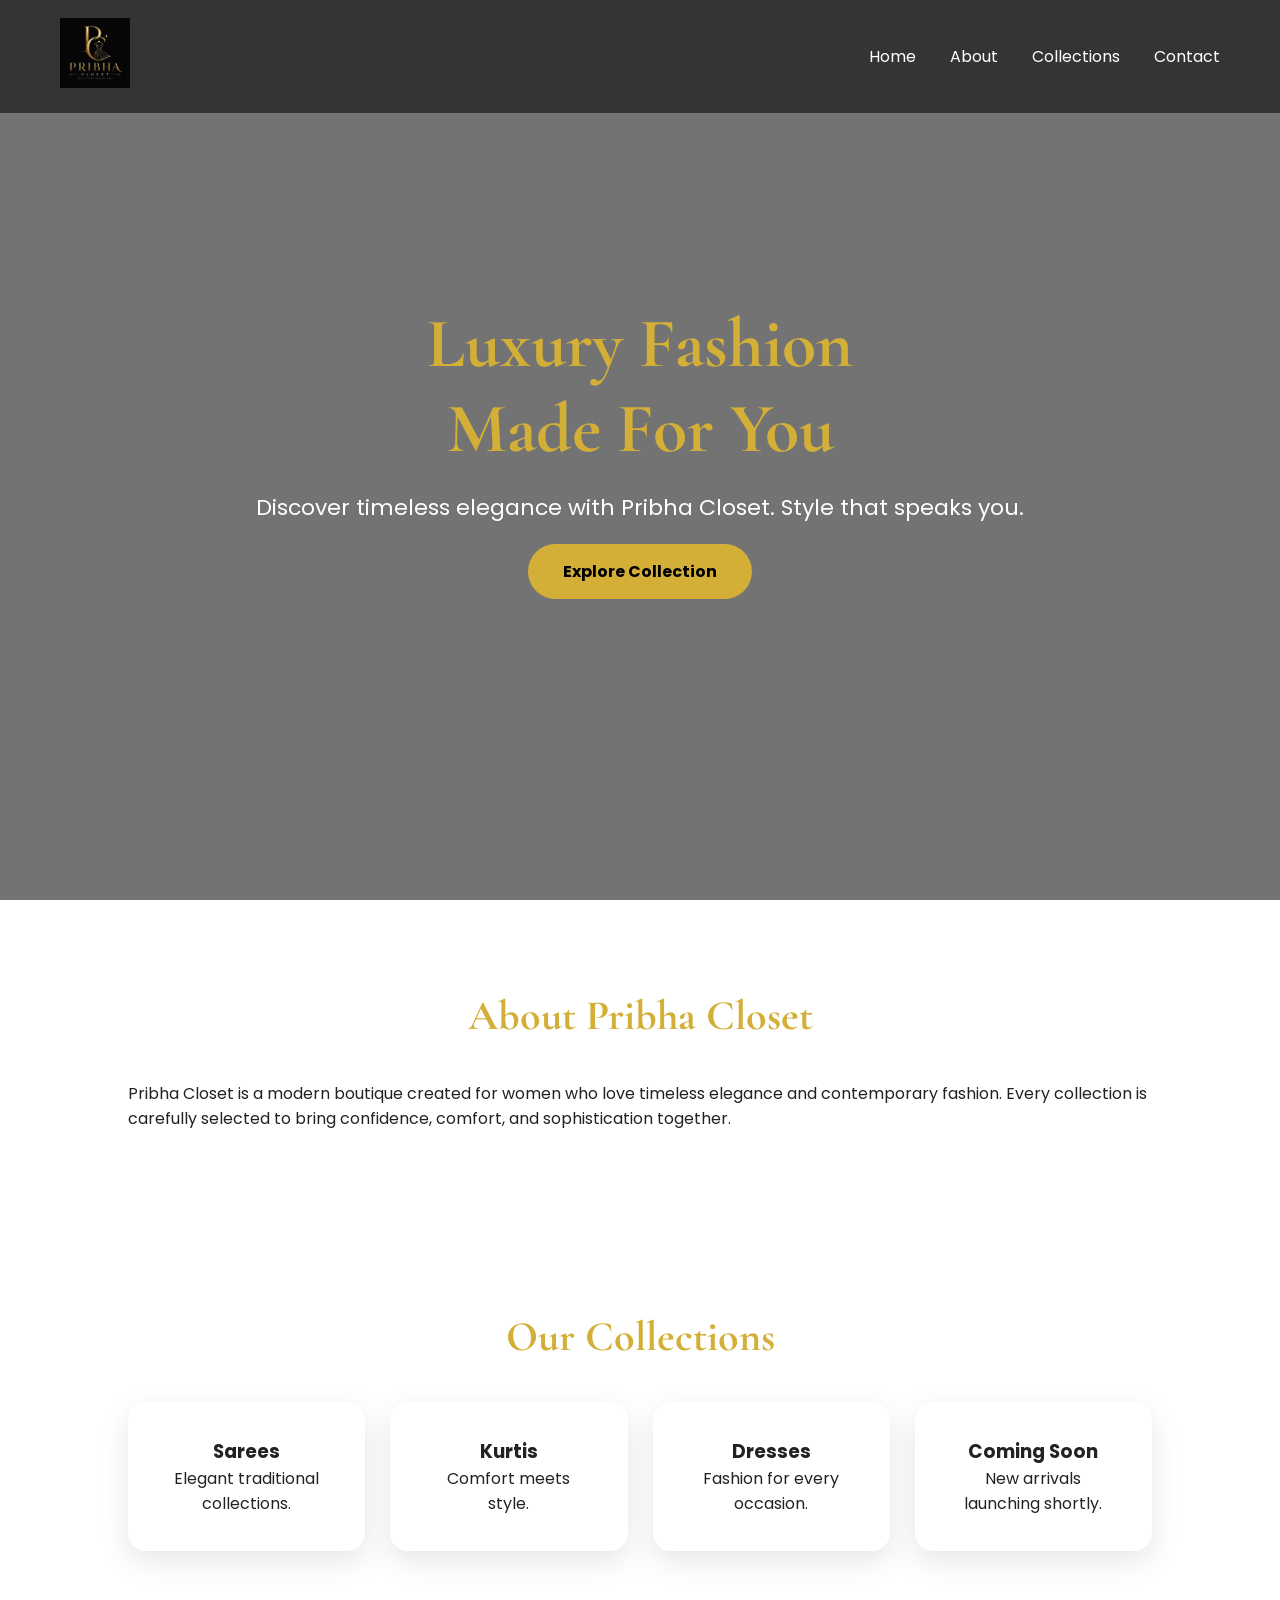
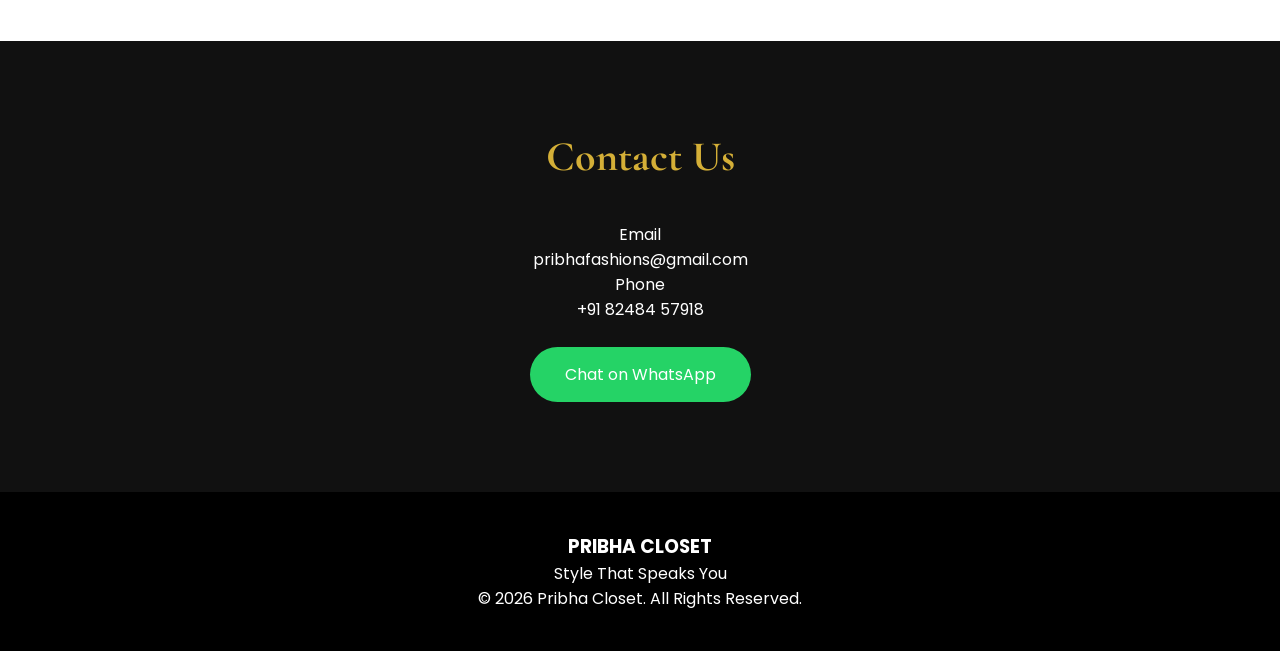
==== index.html @ c64c131c "Update index.html" ====
<!DOCTYPE html>
<html lang="en">
<head>
<meta charset="UTF-8">
<meta name="viewport" content="width=device-width, initial-scale=1.0">

<title>Pribha Closet | Style That Speaks You</title>

<link rel="preconnect" href="https://fonts.googleapis.com">
<link rel="preconnect" href="https://fonts.gstatic.com" crossorigin>

<link href="https://fonts.googleapis.com/css2?family=Cormorant+Garamond:wght@400;600;700&family=Poppins:wght@300;400;500;600&display=swap" rel="stylesheet">

<link rel="stylesheet" href="style.css">
</head>

<body>

<header class="navbar">

<div class="logo">
<img src="logo.jpeg" alt="Pribha Closet">
</div>

<nav>
<a href="#home">Home</a>
<a href="#about">About</a>
<a href="#collections">Collections</a>
<a href="#contact">Contact</a>
</nav>

</header>

<section class="hero" id="home">

<div class="overlay"></div>

<div class="hero-content">

<h1>Luxury Fashion<br>Made For You</h1>

<p>
Discover timeless elegance with Pribha Closet.
Style that speaks you.
</p>

<a href="#collections" class="btn">
Explore Collection
</a>

</div>

</section>

<section id="about" class="about">

<h2>About Pribha Closet</h2>

<p>

Pribha Closet is a modern boutique created for women who love timeless elegance and contemporary fashion. Every collection is carefully selected to bring confidence, comfort, and sophistication together.

</p>

</section>

<section id="collections" class="collections">

<h2>Our Collections</h2>

<div class="cards">

<div class="card">
<h3>Sarees</h3>
<p>Elegant traditional collections.</p>
</div>

<div class="card">
<h3>Kurtis</h3>
<p>Comfort meets style.</p>
</div>

<div class="card">
<h3>Dresses</h3>
<p>Fashion for every occasion.</p>
</div>

<div class="card">
<h3>Coming Soon</h3>
<p>New arrivals launching shortly.</p>
</div>

</div>

</section>

<section id="contact" class="contact">

<h2>Contact Us</h2>

<p>Email</p>
<p>pribhafashions@gmail.com</p>

<p>Phone</p>
<p>+91 82484 57918</p>

<a class="whatsapp-btn"
href="https://wa.me/918248461932">
Chat on WhatsApp
</a>

</section>

<footer>

<h3>PRIBHA CLOSET</h3>

<p>Style That Speaks You</p>

<p>© 2026 Pribha Closet. All Rights Reserved.</p>

</footer>

<script src="script.js"></script>

</body>
</html>
---- style.css ----
/* Google Font */
@import url('https://fonts.googleapis.com/css2?family=Cormorant+Garamond:wght@400;600;700&family=Poppins:wght@300;400;500;600&display=swap');

*{
    margin:0;
    padding:0;
    box-sizing:border-box;
}

html{
    scroll-behavior:smooth;
}

body{
    font-family:'Poppins',sans-serif;
    background:#ffffff;
    color:#222;
}

/* Navigation */

.navbar{
    position:fixed;
    width:100%;
    top:0;
    left:0;
    display:flex;
    justify-content:space-between;
    align-items:center;
    padding:18px 60px;
    background:rgba(0,0,0,.55);
    backdrop-filter:blur(10px);
    z-index:999;
}

.logo img{
    height:70px;
}

nav a{
    color:white;
    text-decoration:none;
    margin-left:30px;
    transition:.3s;
}

nav a:hover{
    color:#D4AF37;
}

/* Hero */

.hero{
    height:100vh;
    background:
    linear-gradient(rgba(0,0,0,.55),rgba(0,0,0,.55)),
    url("../images/hero.jpg");
    background-size:cover;
    background-position:center;
    display:flex;
    justify-content:center;
    align-items:center;
    text-align:center;
}

.hero-content{
    color:white;
    animation:fadeUp 1.5s ease;
}

.hero h1{
    font-size:70px;
    font-family:'Cormorant Garamond',serif;
    color:#D4AF37;
}

.hero p{
    font-size:22px;
    margin:20px 0;
}

.btn{
    display:inline-block;
    padding:15px 35px;
    background:#D4AF37;
    color:black;
    border-radius:40px;
    text-decoration:none;
    font-weight:bold;
    transition:.4s;
}

.btn:hover{
    transform:translateY(-5px);
}

/* Sections */

section{
    padding:90px 10%;
}

h2{
    text-align:center;
    font-size:42px;
    margin-bottom:40px;
    color:#D4AF37;
    font-family:'Cormorant Garamond',serif;
}

/* Cards */

.cards{
    display:grid;
    grid-template-columns:repeat(auto-fit,minmax(230px,1fr));
    gap:25px;
}

.card{
    background:white;
    border-radius:18px;
    padding:35px;
    text-align:center;
    box-shadow:0 10px 30px rgba(0,0,0,.1);
    transition:.4s;
}

.card:hover{
    transform:translateY(-10px);
}

/* Contact */

.contact{
    background:#111;
    color:white;
    text-align:center;
}

.whatsapp-btn{
    display:inline-block;
    margin-top:25px;
    padding:15px 35px;
    background:#25D366;
    color:white;
    text-decoration:none;
    border-radius:40px;
}

/* Footer */

footer{
    background:black;
    color:white;
    text-align:center;
    padding:40px;
}

/* Animation */

@keyframes fadeUp{

from{
opacity:0;
transform:translateY(40px);
}

to{
opacity:1;
transform:translateY(0);
}

}

/* Mobile */

@media(max-width:768px){

.navbar{
padding:15px 20px;
flex-direction:column;
}

nav{
margin-top:10px;
}

nav a{
margin:10px;
display:inline-block;
}

.hero h1{
font-size:42px;
}

.hero p{
font-size:18px;
}

.logo img{
height:55px;
}

}
.hidden{
    opacity:0;
    transform:translateY(50px);
    transition:all .8s ease;
}

.show{
    opacity:1;
    transform:translateY(0);
}

#topBtn:hover{
    transform:scale(1.1);
}
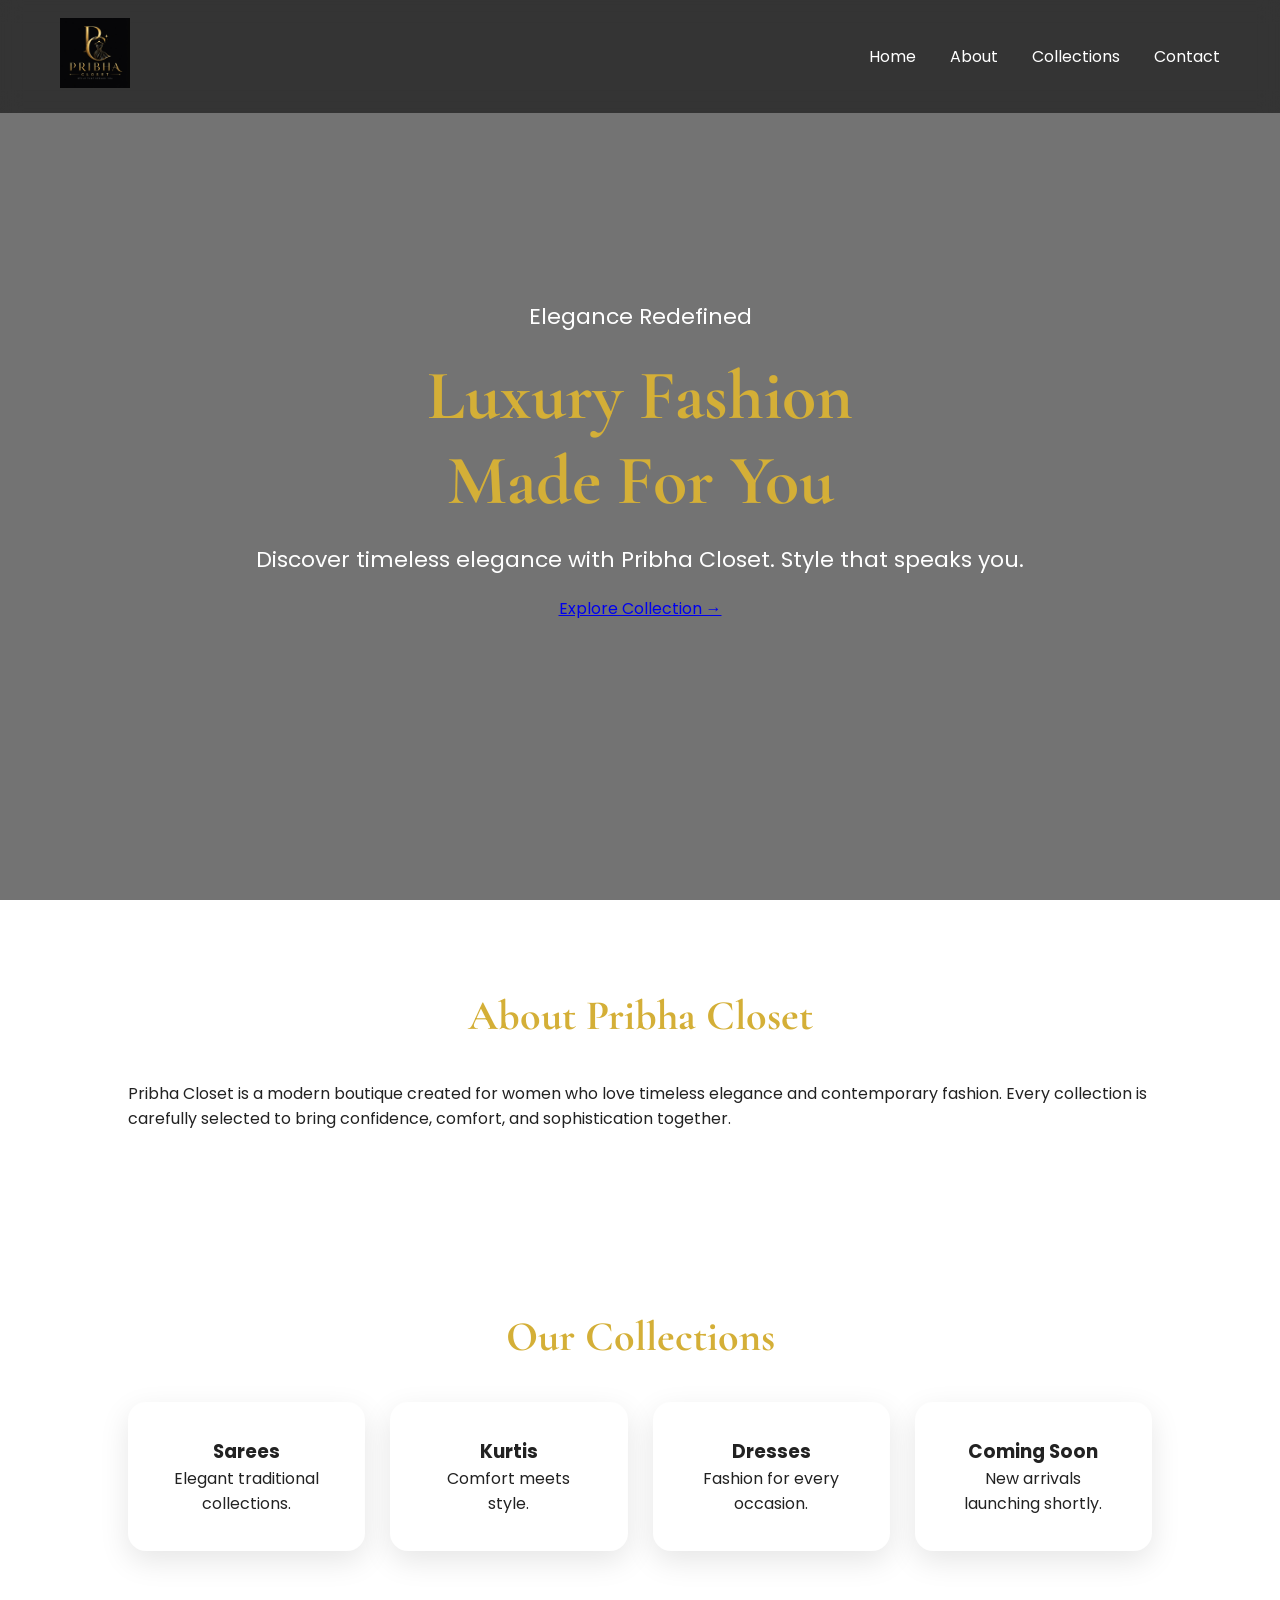
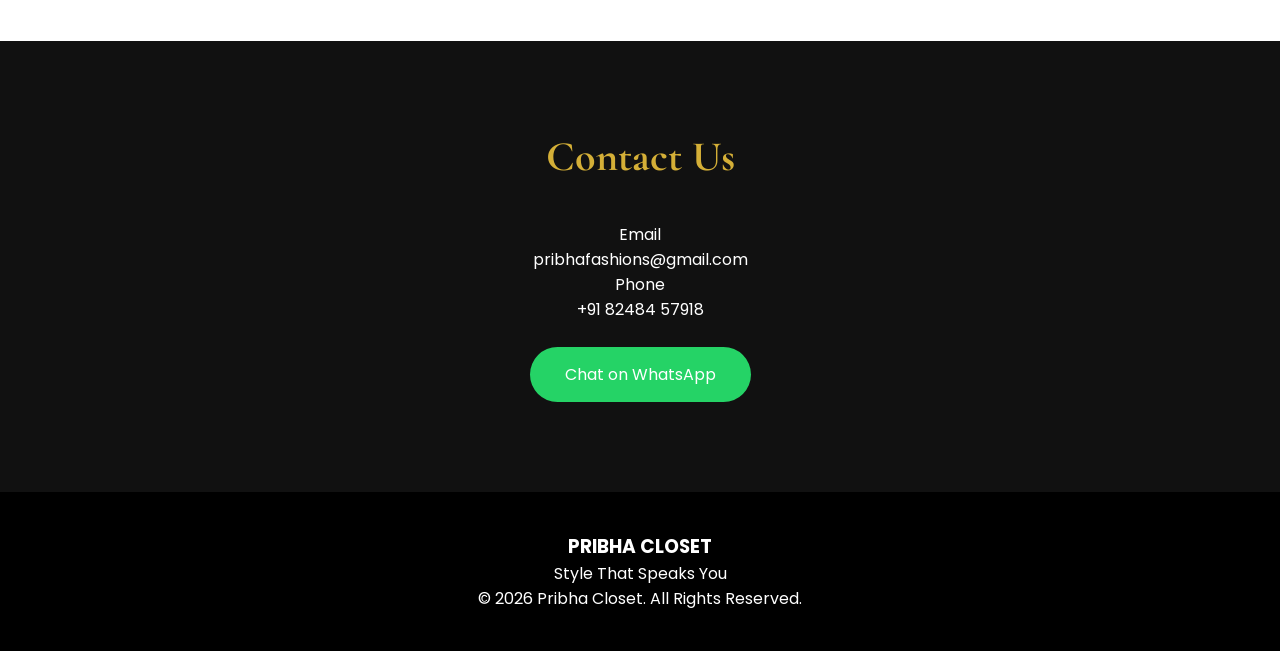
==== commit 323efa84: "Update index.html" ====
--- a/index.html
+++ b/index.html
@@ -33,19 +33,24 @@
 
 <section class="hero" id="home">
 
-<div class="overlay"></div>
+<div class="hero-overlay"></div>
 
 <div class="hero-content">
 
-<h1>Luxury Fashion<br>Made For You</h1>
+<p class="tagline">Elegance Redefined</p>
+
+<h1>
+Luxury Fashion<br>
+Made For You
+</h1>
 
 <p>
 Discover timeless elegance with Pribha Closet.
 Style that speaks you.
 </p>
 
-<a href="#collections" class="btn">
-Explore Collection
+<a href="#collections" class="hero-btn">
+Explore Collection →
 </a>
 
 </div>
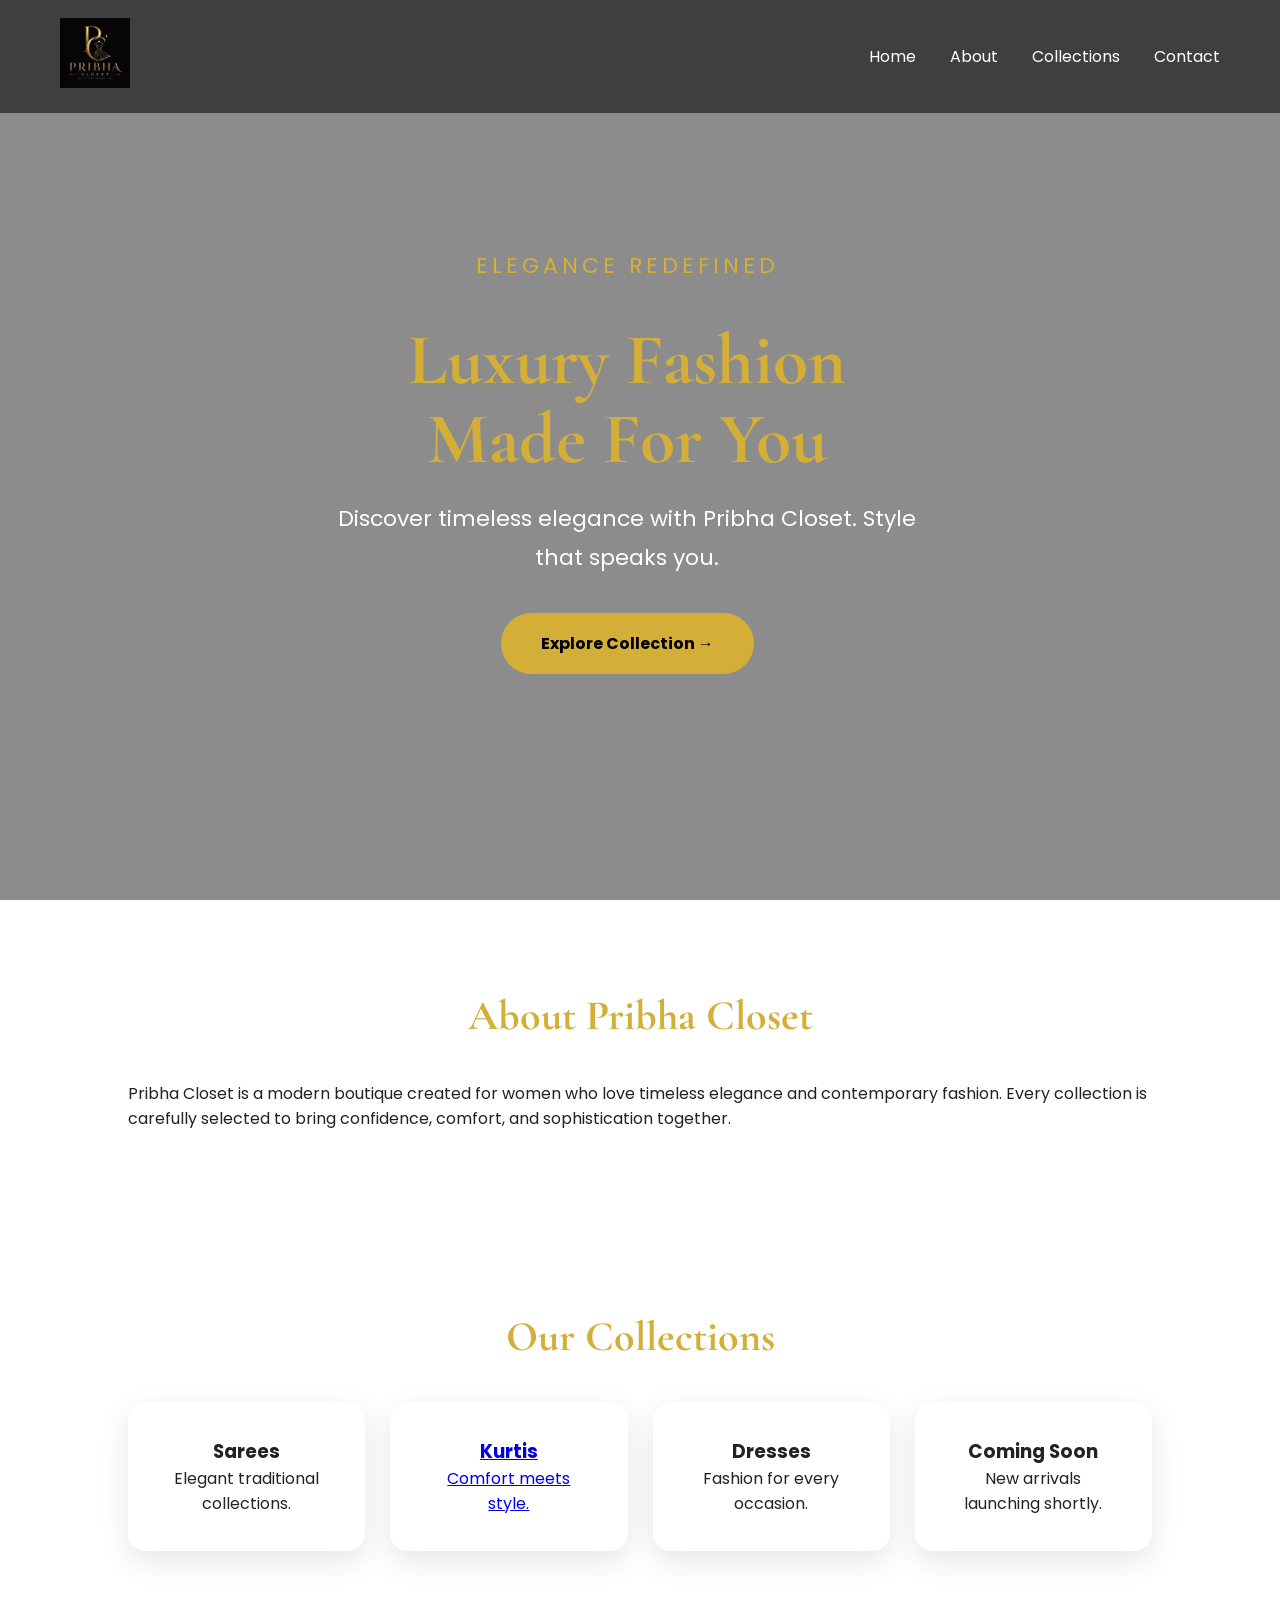
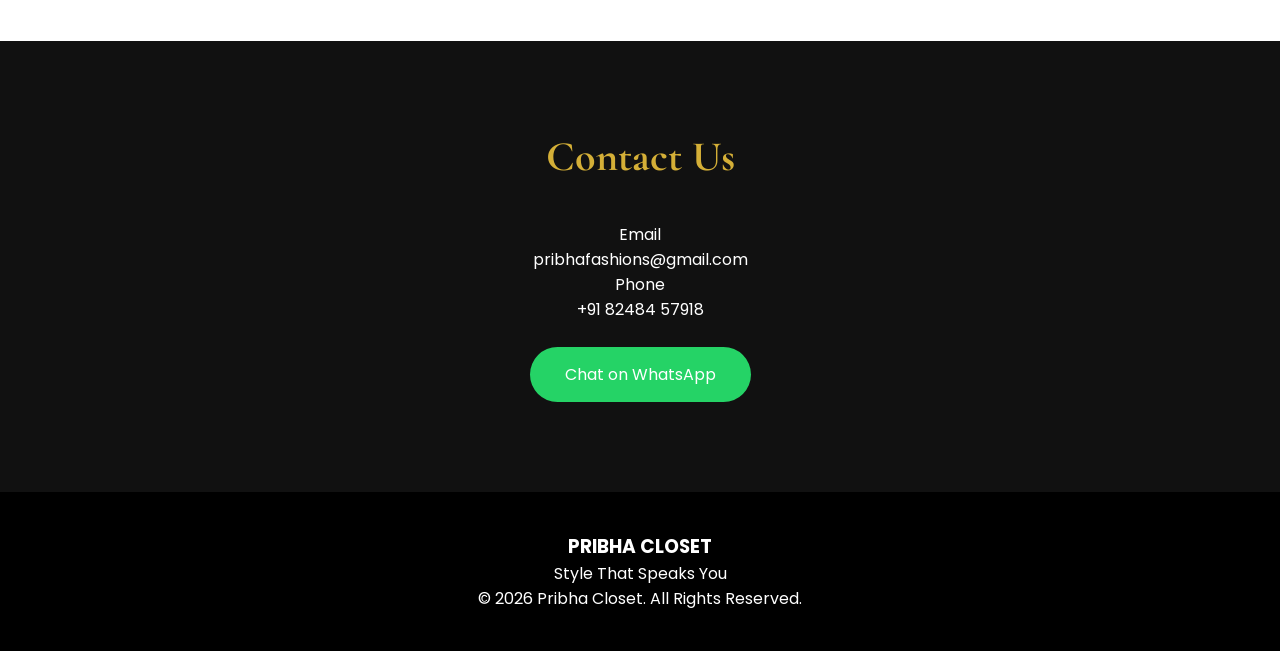
==== commit a629c66e: "Update index.html" ====
--- a/index.html
+++ b/index.html
@@ -80,10 +80,10 @@
 <p>Elegant traditional collections.</p>
 </div>
 
-<div class="card">
-<h3>Kurtis</h3>
-<p>Comfort meets style.</p>
-</div>
+<a href="kurtis.html" class="card">
+    <h3>Kurtis</h3>
+    <p>Comfort meets style.</p>
+</a>
 
 <div class="card">
 <h3>Dresses</h3>
--- a/style.css
+++ b/style.css
@@ -217,3 +217,64 @@
 #topBtn:hover{
     transform:scale(1.1);
 }
+.hero{
+height:100vh;
+background:url("hero-banner.PNG") center center/cover no-repeat;
+display:flex;
+align-items:center;
+padding-left:8%;
+position:relative;
+}
+
+.hero-overlay{
+position:absolute;
+top:0;
+left:0;
+width:100%;
+height:100%;
+background:rgba(0,0,0,.45);
+}
+
+.hero-content{
+position:relative;
+z-index:2;
+max-width:600px;
+color:white;
+}
+
+.tagline{
+color:#d4af37;
+letter-spacing:4px;
+font-size:15px;
+margin-bottom:20px;
+text-transform:uppercase;
+}
+
+.hero h1{
+font-family:'Cormorant Garamond',serif;
+font-size:72px;
+line-height:1.1;
+margin-bottom:20px;
+}
+
+.hero p{
+font-size:22px;
+line-height:1.8;
+margin-bottom:35px;
+}
+
+.hero-btn{
+display:inline-block;
+padding:18px 40px;
+background:#d4af37;
+color:black;
+text-decoration:none;
+font-weight:bold;
+border-radius:40px;
+transition:.4s;
+}
+
+.hero-btn:hover{
+background:white;
+transform:translateY(-4px);
+}
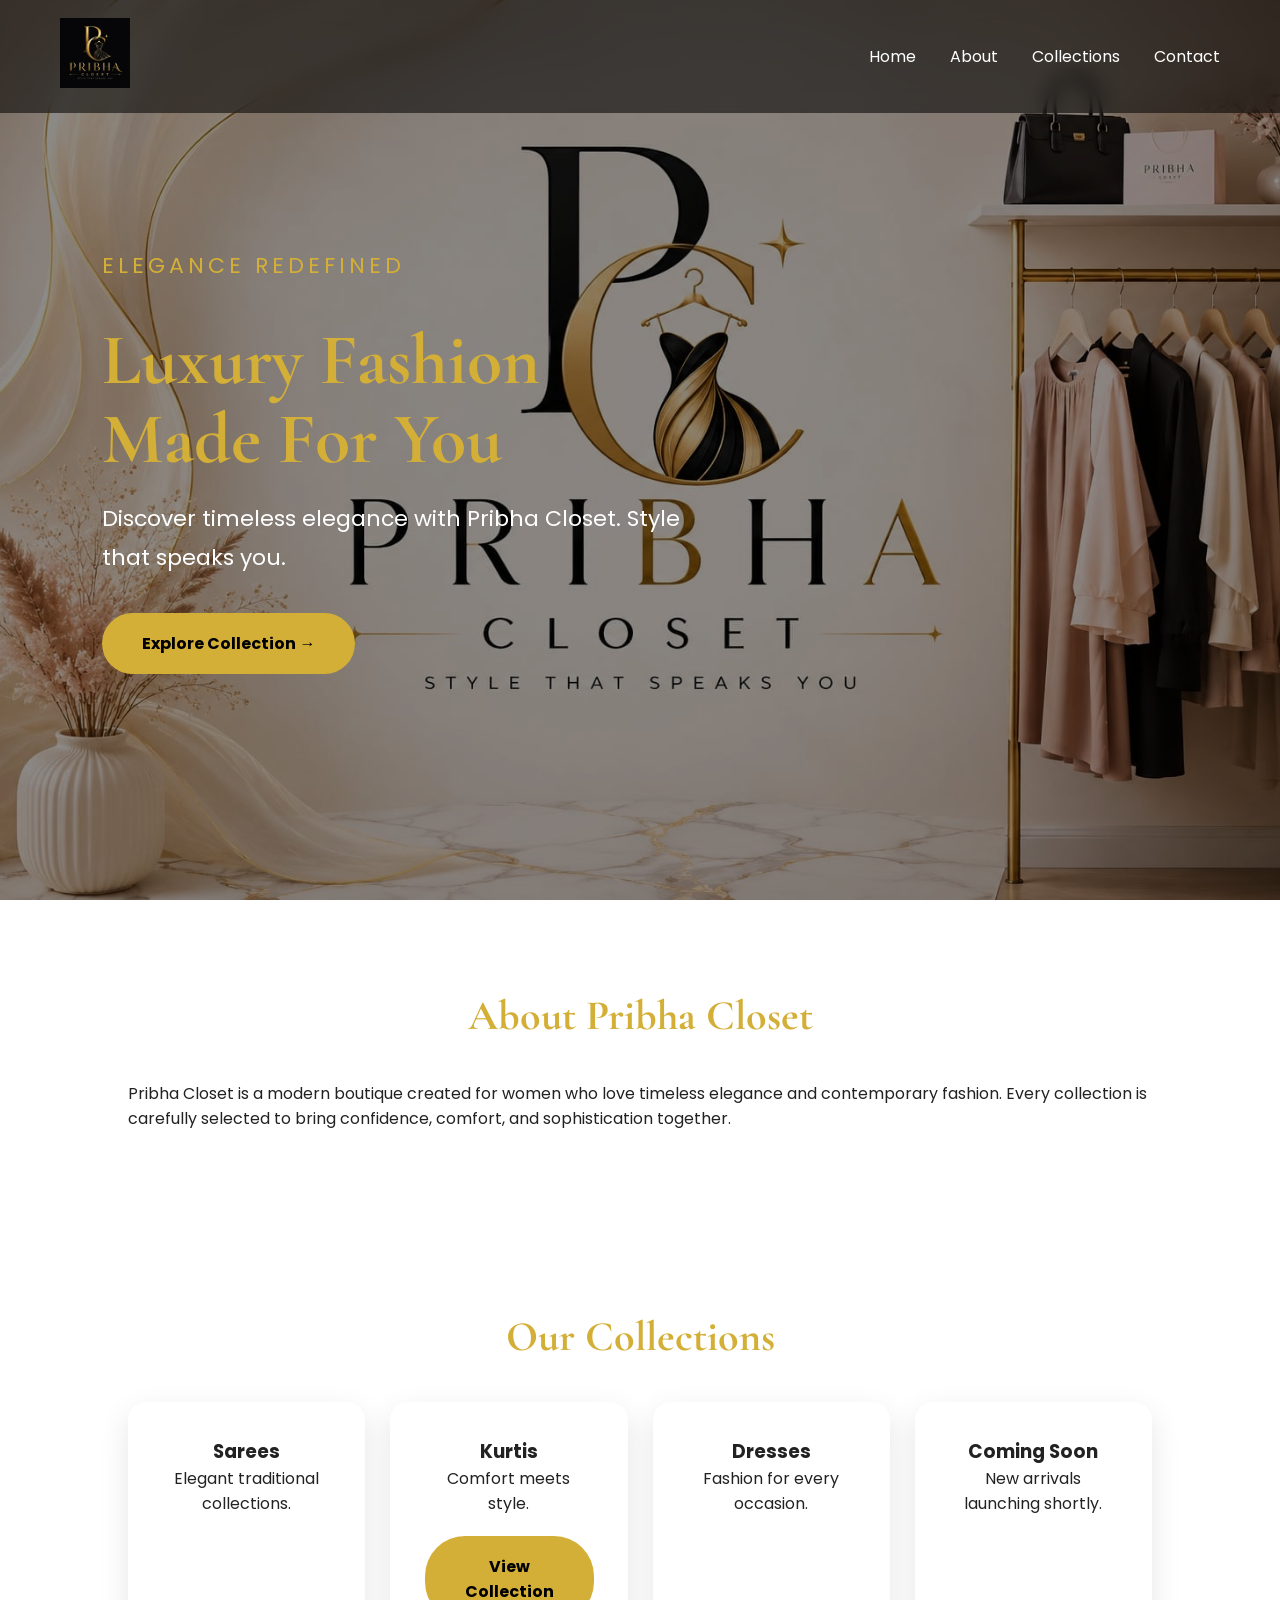
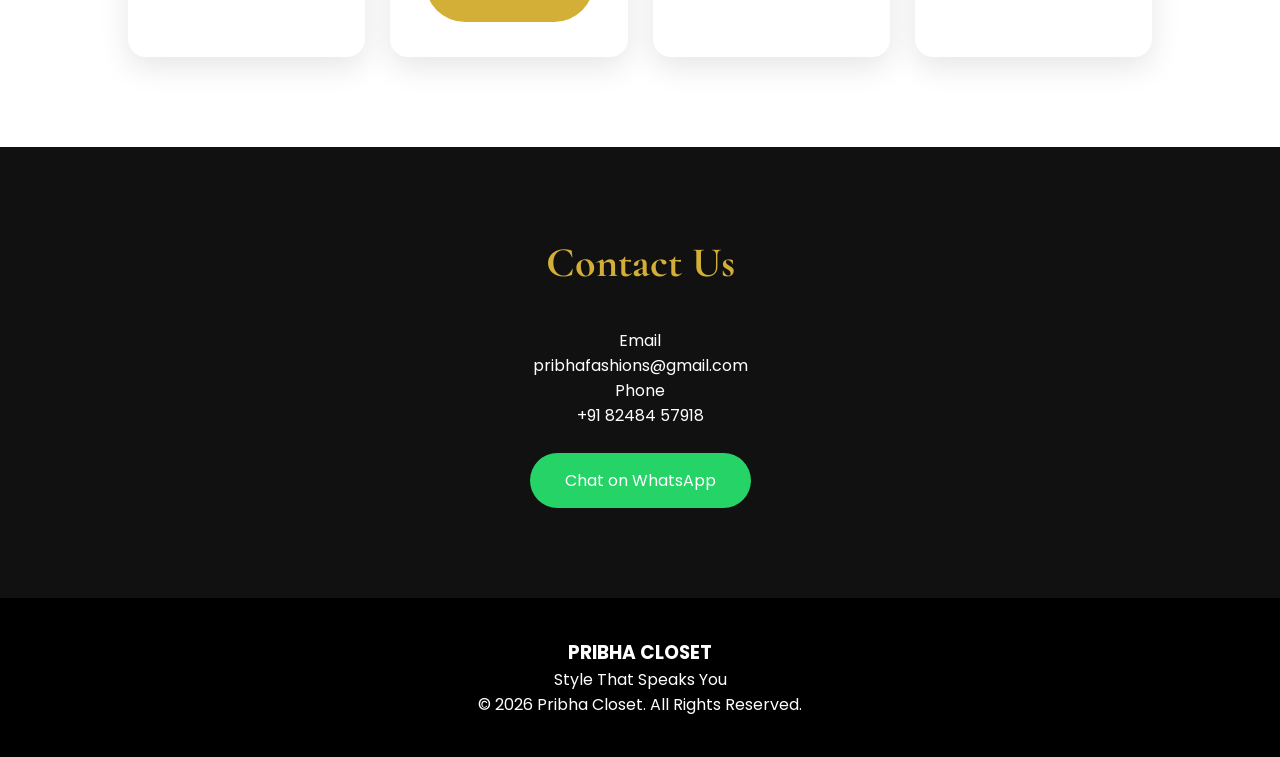
==== commit cea590ed: "Update index.html" ====
--- a/index.html
+++ b/index.html
@@ -80,10 +80,14 @@
 <p>Elegant traditional collections.</p>
 </div>
 
-<a href="kurtis.html" class="card">
+<div class="card">
     <h3>Kurtis</h3>
     <p>Comfort meets style.</p>
-</a>
+
+    <a href="kurtis.html" class="hero-btn" style="margin-top:20px;display:inline-block;">
+        View Collection
+    </a>
+</div>
 
 <div class="card">
 <h3>Dresses</h3>
--- a/style.css
+++ b/style.css
@@ -52,15 +52,11 @@
 
 .hero{
     height:100vh;
-    background:
-    linear-gradient(rgba(0,0,0,.55),rgba(0,0,0,.55)),
-    url("../images/hero.jpg");
-    background-size:cover;
-    background-position:center;
+    background:url("hero-banner.JPG") center center/cover no-repeat;
     display:flex;
-    justify-content:center;
     align-items:center;
-    text-align:center;
+    padding-left:8%;
+    position:relative;
 }
 
 .hero-content{
@@ -217,14 +213,6 @@
 #topBtn:hover{
     transform:scale(1.1);
 }
-.hero{
-height:100vh;
-background:url("hero-banner.PNG") center center/cover no-repeat;
-display:flex;
-align-items:center;
-padding-left:8%;
-position:relative;
-}
 
 .hero-overlay{
 position:absolute;
@@ -278,3 +266,72 @@
 background:white;
 transform:translateY(-4px);
 }
+.products{
+display:grid;
+grid-template-columns:repeat(auto-fit,minmax(280px,1fr));
+gap:30px;
+padding:40px;
+max-width:1200px;
+margin:auto;
+}
+
+.product-card{
+    background:#fff;
+    border-radius:22px;
+    overflow:hidden;
+    box-shadow:0 12px 30px rgba(0,0,0,.12);
+    transition:all .35s ease;
+    padding-bottom:20px;
+}
+
+.product-card:hover{
+transform:translateY(-8px);
+box-shadow:0 15px 35px rgba(0,0,0,.2);
+}
+
+.product-card img{
+    width:100%;
+    height:430px;
+    object-fit:cover;
+    display:block;
+}
+
+.product-card h3{
+    font-size:24px;
+    color:#222;
+    text-align:center;
+    margin:20px 15px 8px;
+}
+
+.product-card p{
+    font-size:28px;
+    color:#D4AF37;
+    text-align:center;
+    font-weight:700;
+    margin-bottom:20px;
+}
+
+.product-card a{
+    display:block;
+    width:85%;
+    margin:auto;
+    padding:16px;
+    background:#0f2d52;
+    color:#fff;
+    text-decoration:none;
+    border-radius:50px;
+    font-size:17px;
+    font-weight:600;
+    text-align:center;
+    transition:.3s;
+}
+
+.product-card a:hover{
+    background:#D4AF37;
+    color:#000;
+}
+
+.product-card a:hover{
+background:#d4af37;
+color:#000;
+}
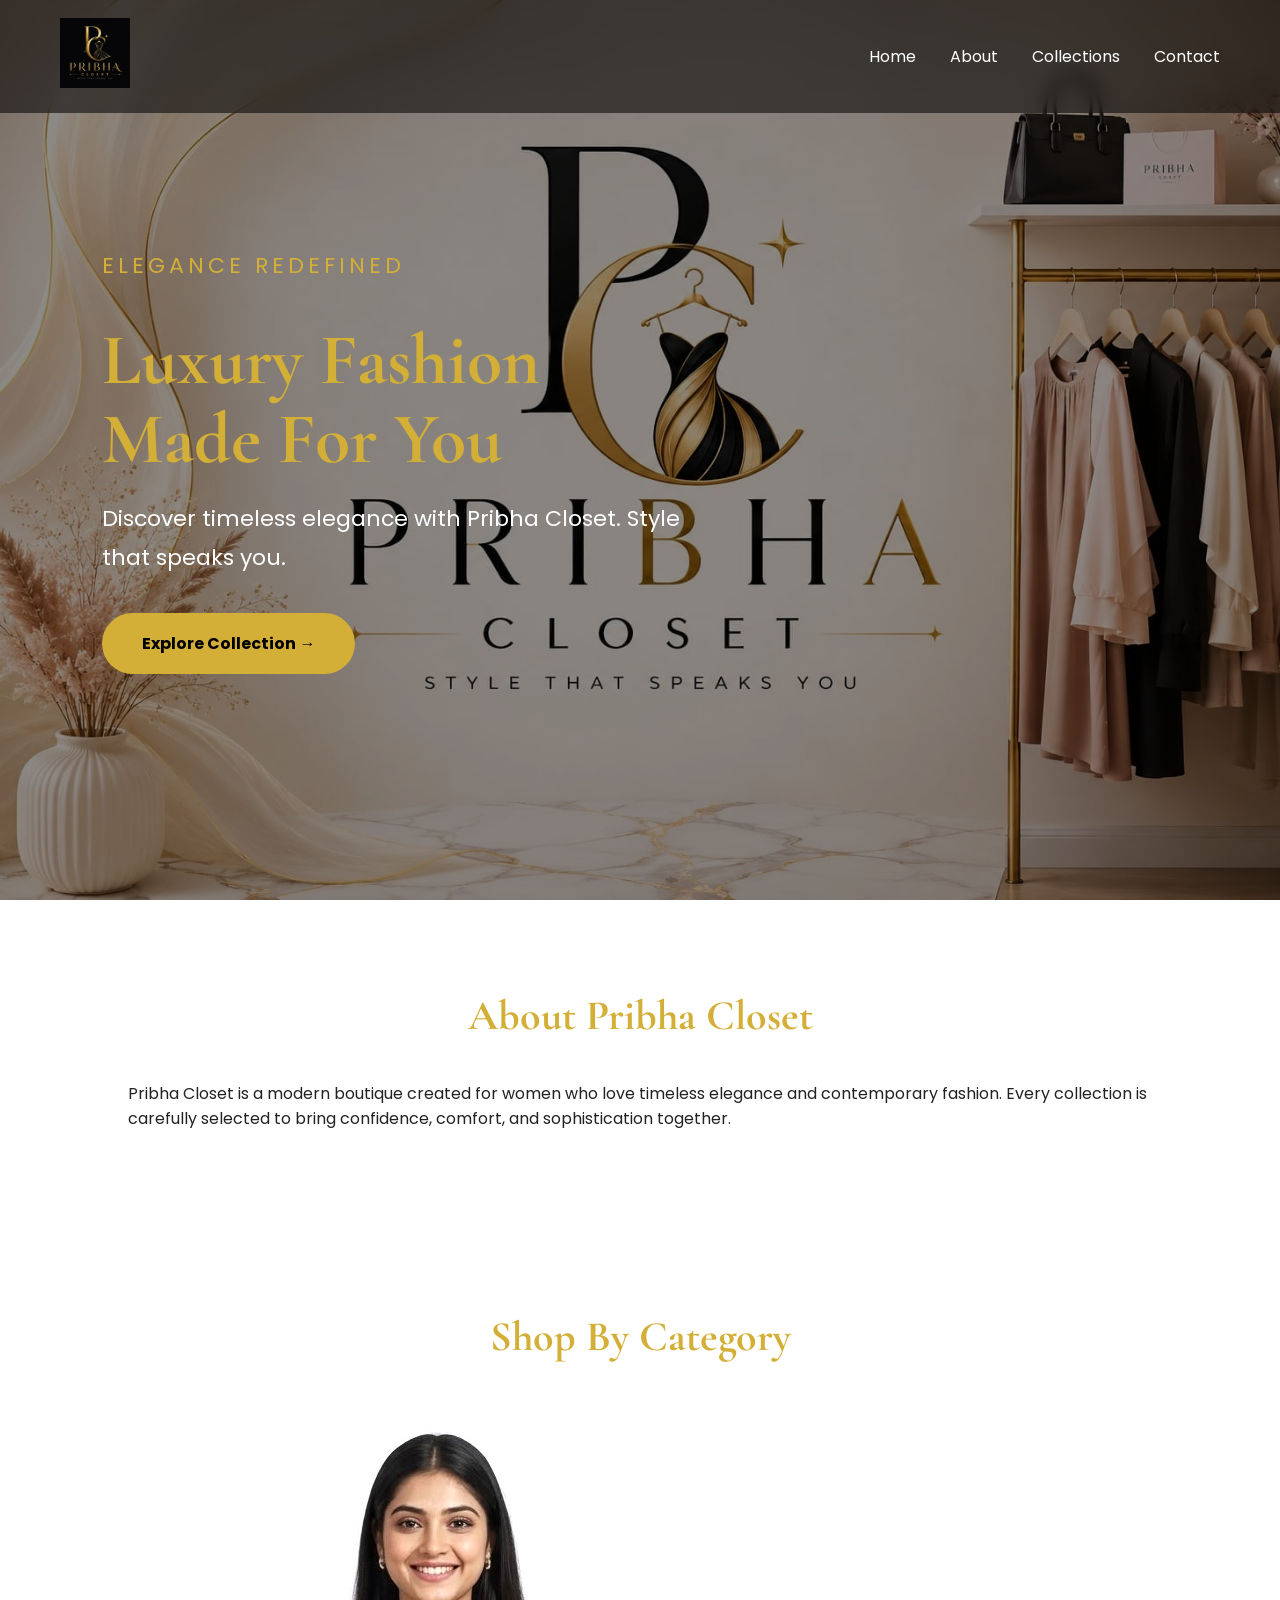
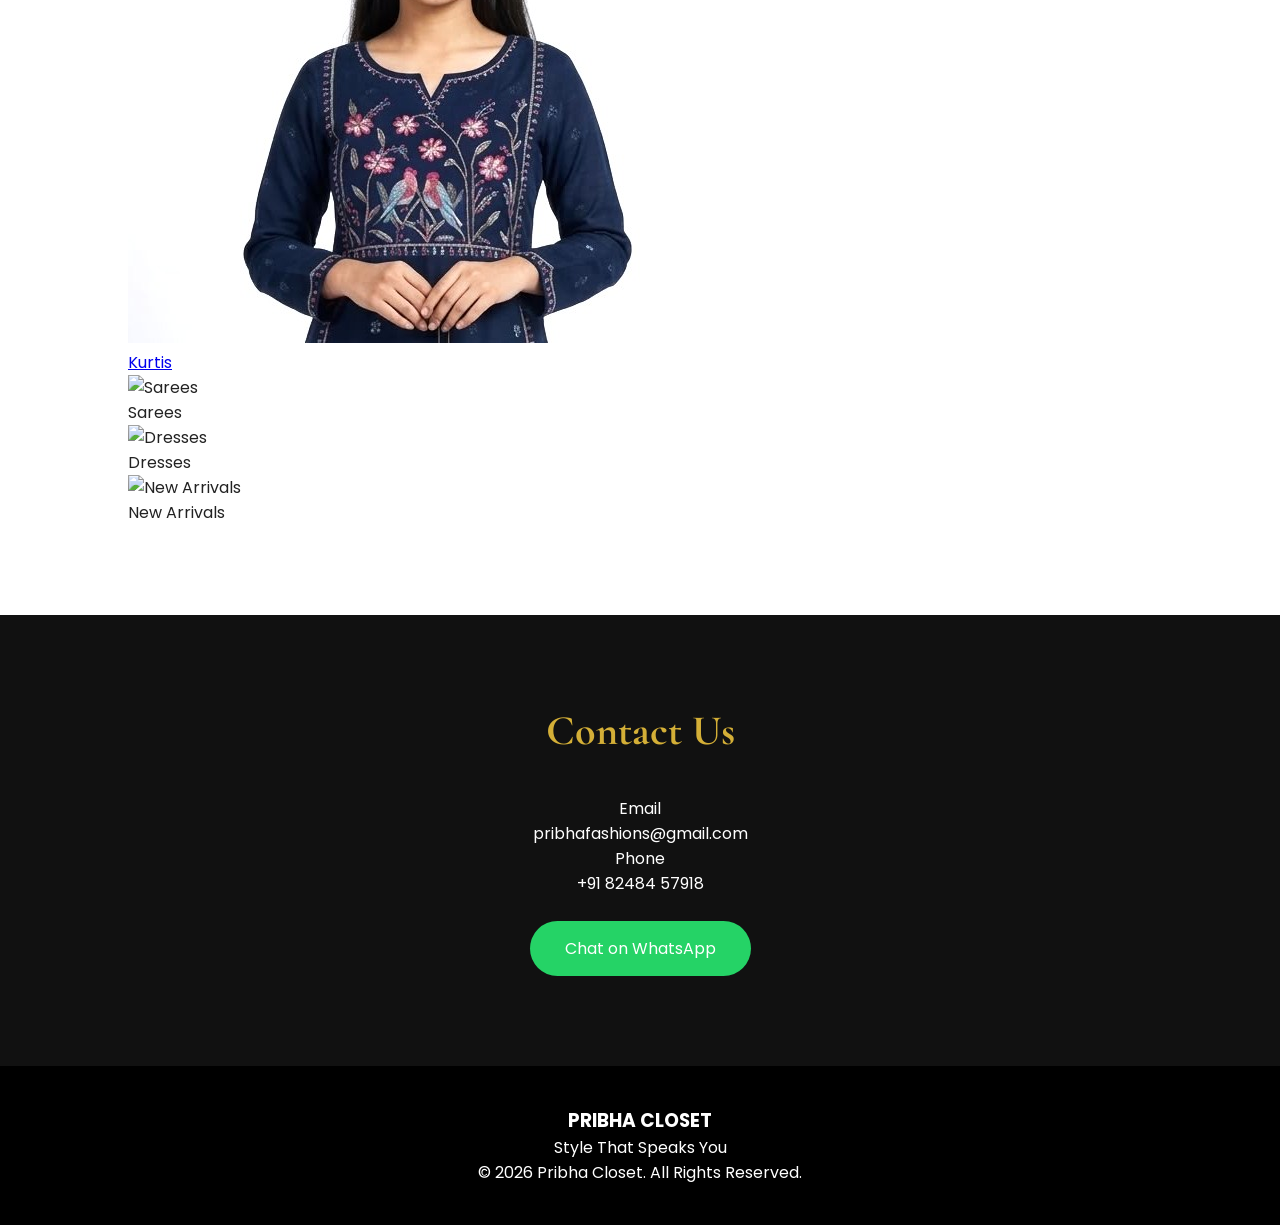
==== commit e2f26cad: "Update index.html" ====
--- a/index.html
+++ b/index.html
@@ -71,32 +71,28 @@
 
 <section id="collections" class="collections">
 
-<h2>Our Collections</h2>
+<h2>Shop By Category</h2>
 
-<div class="cards">
+<div class="category-grid">
 
-<div class="card">
-<h3>Sarees</h3>
-<p>Elegant traditional collections.</p>
+<a href="kurtis.html" class="category-card">
+<img src="VIBRANT NAVY BLUE_AVASA RAYAN KURTHI.jpeg" alt="Kurtis">
+<div class="category-name">Kurtis</div>
+</a>
+
+<div class="category-card">
+<img src="coming-soon.jpg" alt="Sarees">
+<div class="category-name">Sarees</div>
 </div>
 
-<div class="card">
-    <h3>Kurtis</h3>
-    <p>Comfort meets style.</p>
-
-    <a href="kurtis.html" class="hero-btn" style="margin-top:20px;display:inline-block;">
-        View Collection
-    </a>
+<div class="category-card">
+<img src="coming-soon.jpg" alt="Dresses">
+<div class="category-name">Dresses</div>
 </div>
 
-<div class="card">
-<h3>Dresses</h3>
-<p>Fashion for every occasion.</p>
-</div>
-
-<div class="card">
-<h3>Coming Soon</h3>
-<p>New arrivals launching shortly.</p>
+<div class="category-card">
+<img src="coming-soon.jpg" alt="New Arrivals">
+<div class="category-name">New Arrivals</div>
 </div>
 
 </div>
--- a/style.css
+++ b/style.css
@@ -335,3 +335,13 @@
 background:#d4af37;
 color:#000;
 }
+.card{
+    text-align:center;
+}
+
+.card .hero-btn{
+    margin-top:20px;
+    display:inline-block;
+    padding:12px 25px;
+    font-size:15px;
+}
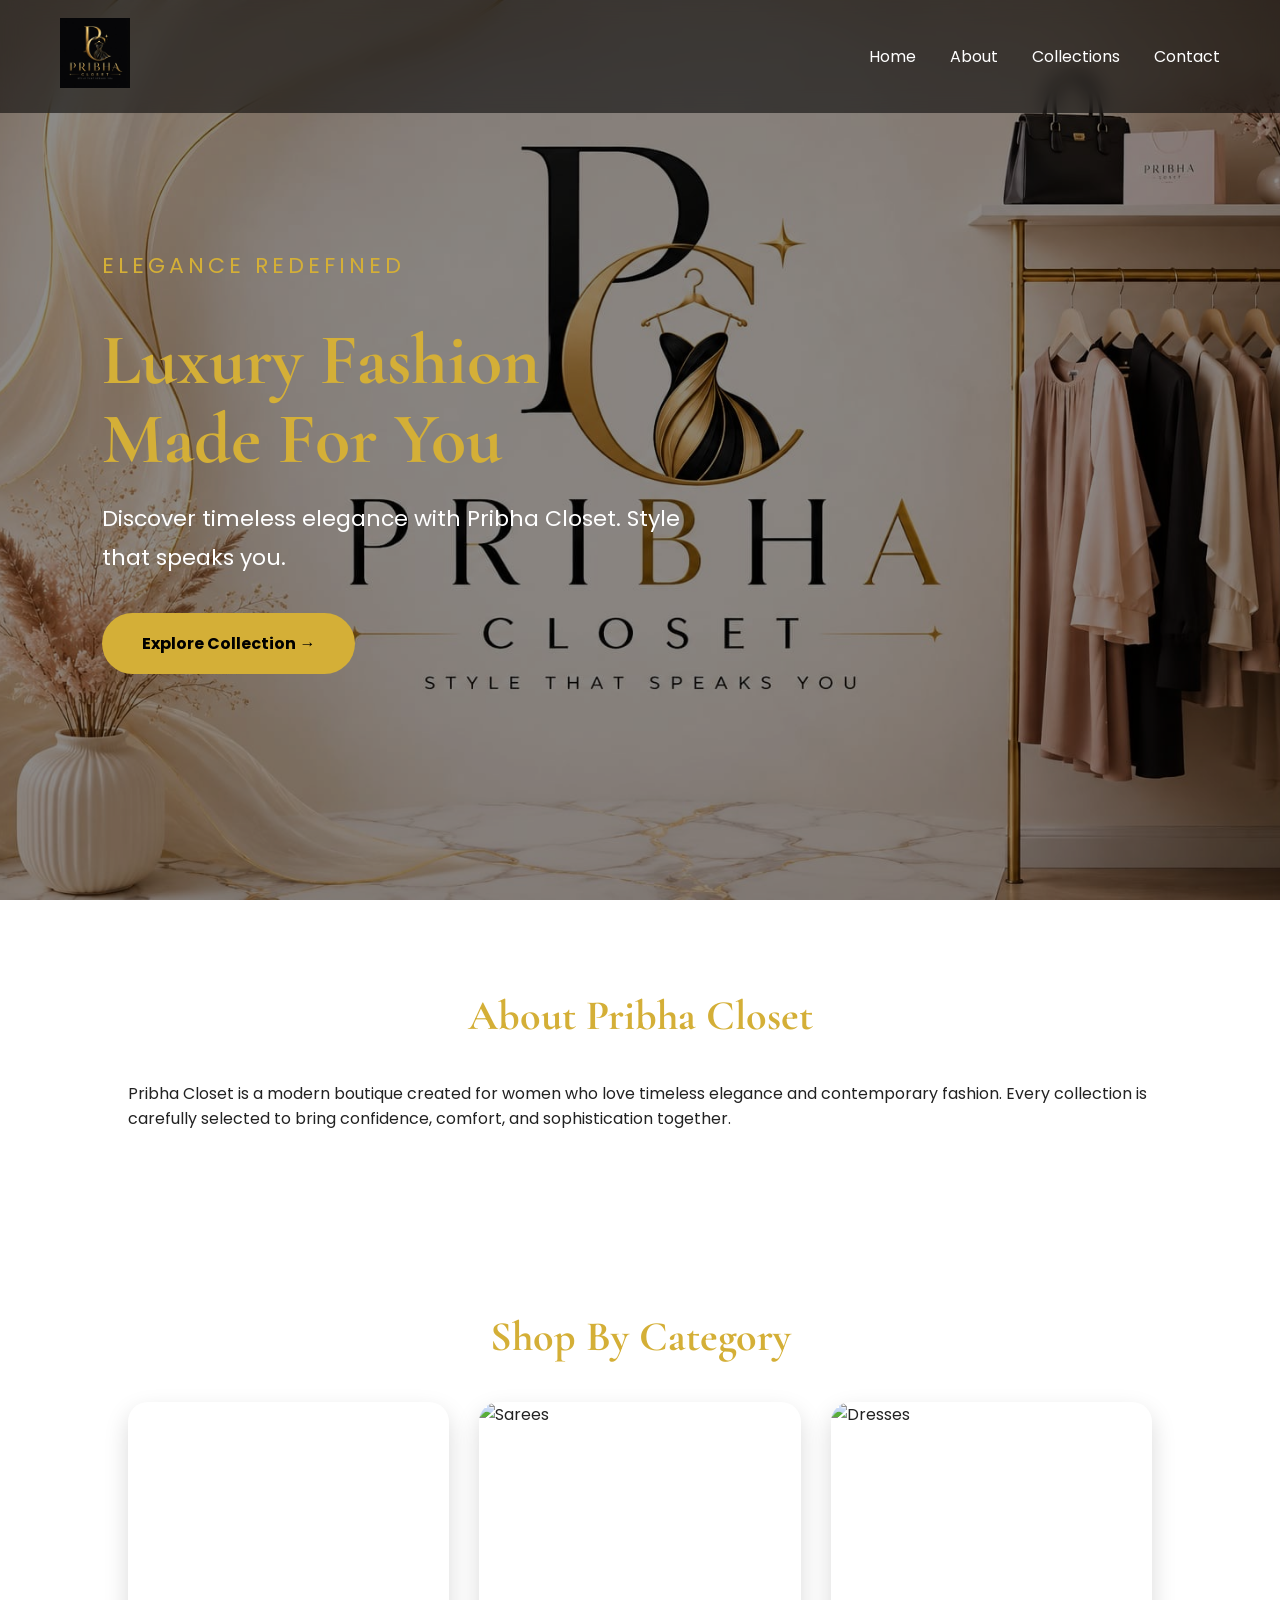
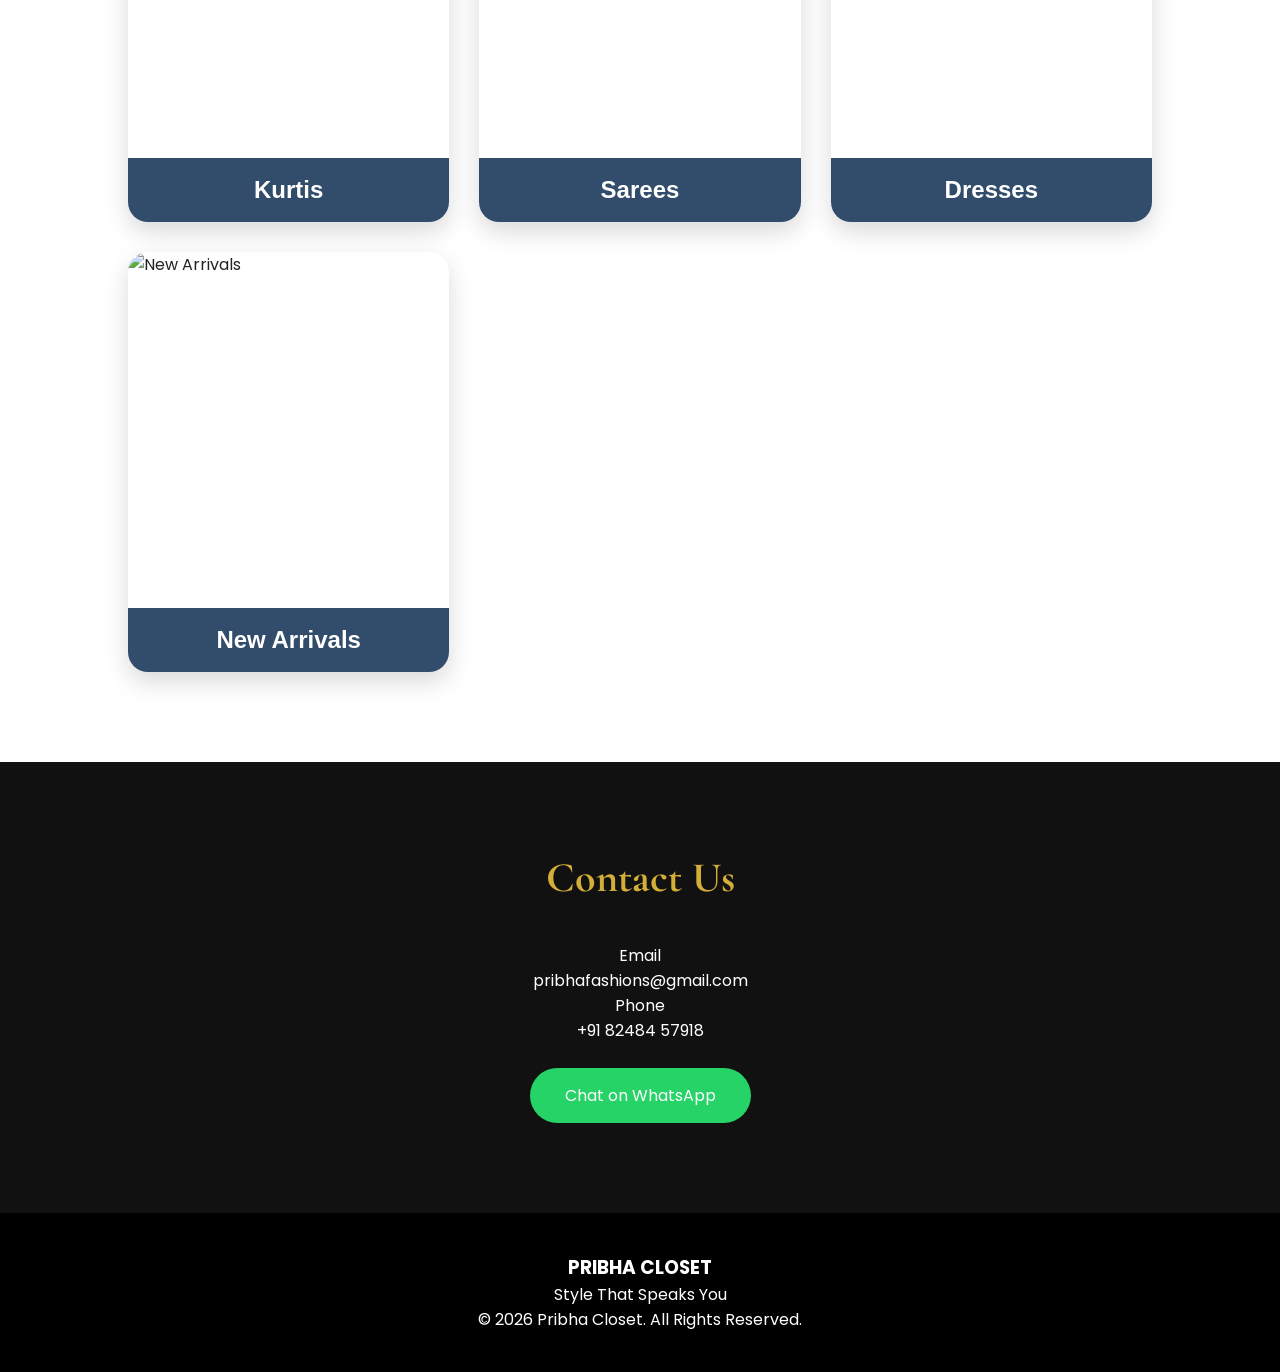
==== commit 5637a5bf: "Update index.html" ====
--- a/index.html
+++ b/index.html
@@ -76,8 +76,7 @@
 <div class="category-grid">
 
 <a href="kurtis.html" class="category-card">
-<img src="VIBRANT NAVY BLUE_AVASA RAYAN KURTHI.jpeg" alt="Kurtis">
-<div class="category-name">Kurtis</div>
+    <div class="category-name">Kurtis</div>
 </a>
 
 <div class="category-card">
--- a/style.css
+++ b/style.css
@@ -345,3 +345,41 @@
     padding:12px 25px;
     font-size:15px;
 }
+.category-grid{
+    display:grid;
+    grid-template-columns:repeat(auto-fit,minmax(250px,1fr));
+    gap:30px;
+    margin-top:40px;
+}
+
+.category-card{
+    position:relative;
+    overflow:hidden;
+    border-radius:20px;
+    text-decoration:none;
+    box-shadow:0 10px 25px rgba(0,0,0,.15);
+    transition:.4s;
+}
+
+.category-card:hover{
+    transform:translateY(-8px);
+}
+
+.category-card img{
+    width:100%;
+    height:420px;
+    object-fit:cover;
+    display:block;
+}
+
+.category-name{
+    position:absolute;
+    bottom:0;
+    width:100%;
+    padding:18px;
+    background:rgba(15,45,82,.85);
+    color:#fff;
+    text-align:center;
+    font-size:24px;
+    font-weight:600;
+}
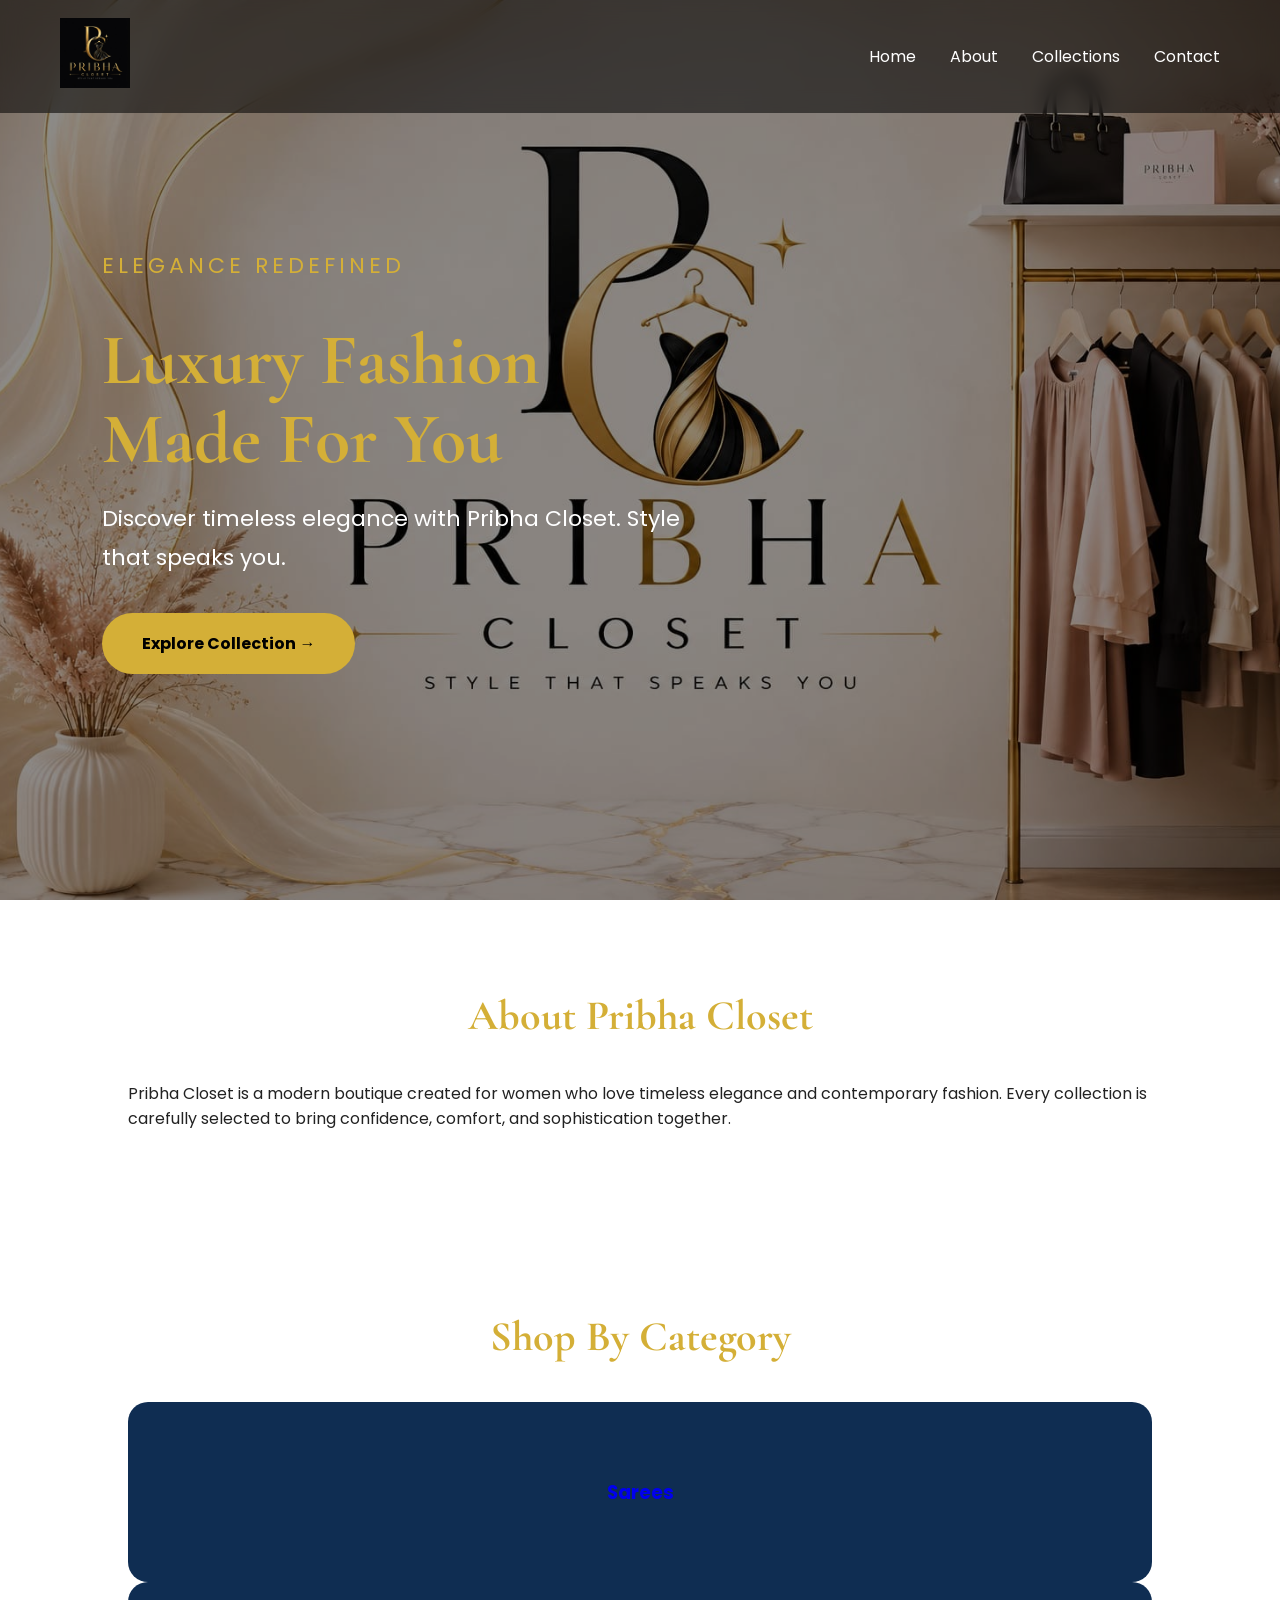
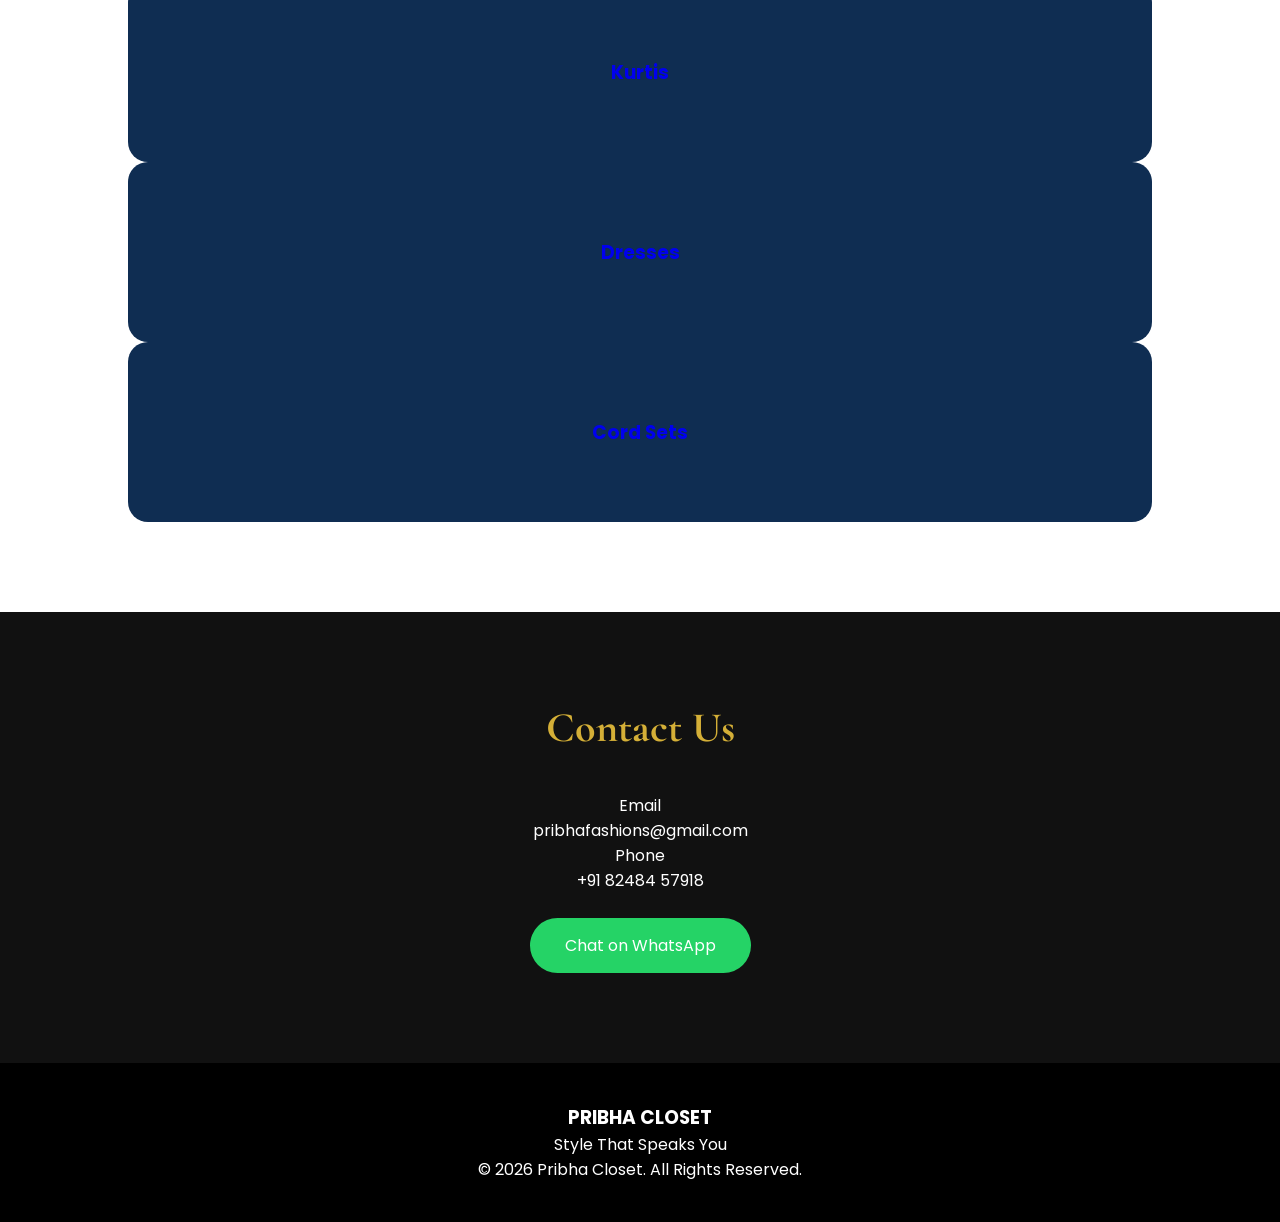
==== commit 695a01d7: "Update index.html" ====
--- a/index.html
+++ b/index.html
@@ -73,26 +73,23 @@
 
 <h2>Shop By Category</h2>
 
-<div class="category-grid">
+<div class="categories">
+
+<a href="sarees.html" class="category-card">
+    <h3>Sarees</h3>
+</a>
 
 <a href="kurtis.html" class="category-card">
-    <div class="category-name">Kurtis</div>
+    <h3>Kurtis</h3>
 </a>
 
-<div class="category-card">
-<img src="coming-soon.jpg" alt="Sarees">
-<div class="category-name">Sarees</div>
-</div>
+<a href="dresses.html" class="category-card">
+    <h3>Dresses</h3>
+</a>
 
-<div class="category-card">
-<img src="coming-soon.jpg" alt="Dresses">
-<div class="category-name">Dresses</div>
-</div>
-
-<div class="category-card">
-<img src="coming-soon.jpg" alt="New Arrivals">
-<div class="category-name">New Arrivals</div>
-</div>
+<a href="cordsets.html" class="category-card">
+    <h3>Cord Sets</h3>
+</a>
 
 </div>
 
--- a/style.css
+++ b/style.css
@@ -353,33 +353,22 @@
 }
 
 .category-card{
-    position:relative;
-    overflow:hidden;
+    display:flex;
+    justify-content:center;
+    align-items:center;
+    height:180px;
+    background:#0f2d52;
     border-radius:20px;
     text-decoration:none;
-    box-shadow:0 10px 25px rgba(0,0,0,.15);
-    transition:.4s;
+    transition:.3s;
 }
 
 .category-card:hover{
-    transform:translateY(-8px);
-}
-
-.category-card img{
-    width:100%;
-    height:420px;
-    object-fit:cover;
-    display:block;
+    background:#d4af37;
 }
 
 .category-name{
-    position:absolute;
-    bottom:0;
-    width:100%;
-    padding:18px;
-    background:rgba(15,45,82,.85);
-    color:#fff;
-    text-align:center;
-    font-size:24px;
-    font-weight:600;
-}
+    color:white;
+    font-size:28px;
+    font-weight:bold;
+}
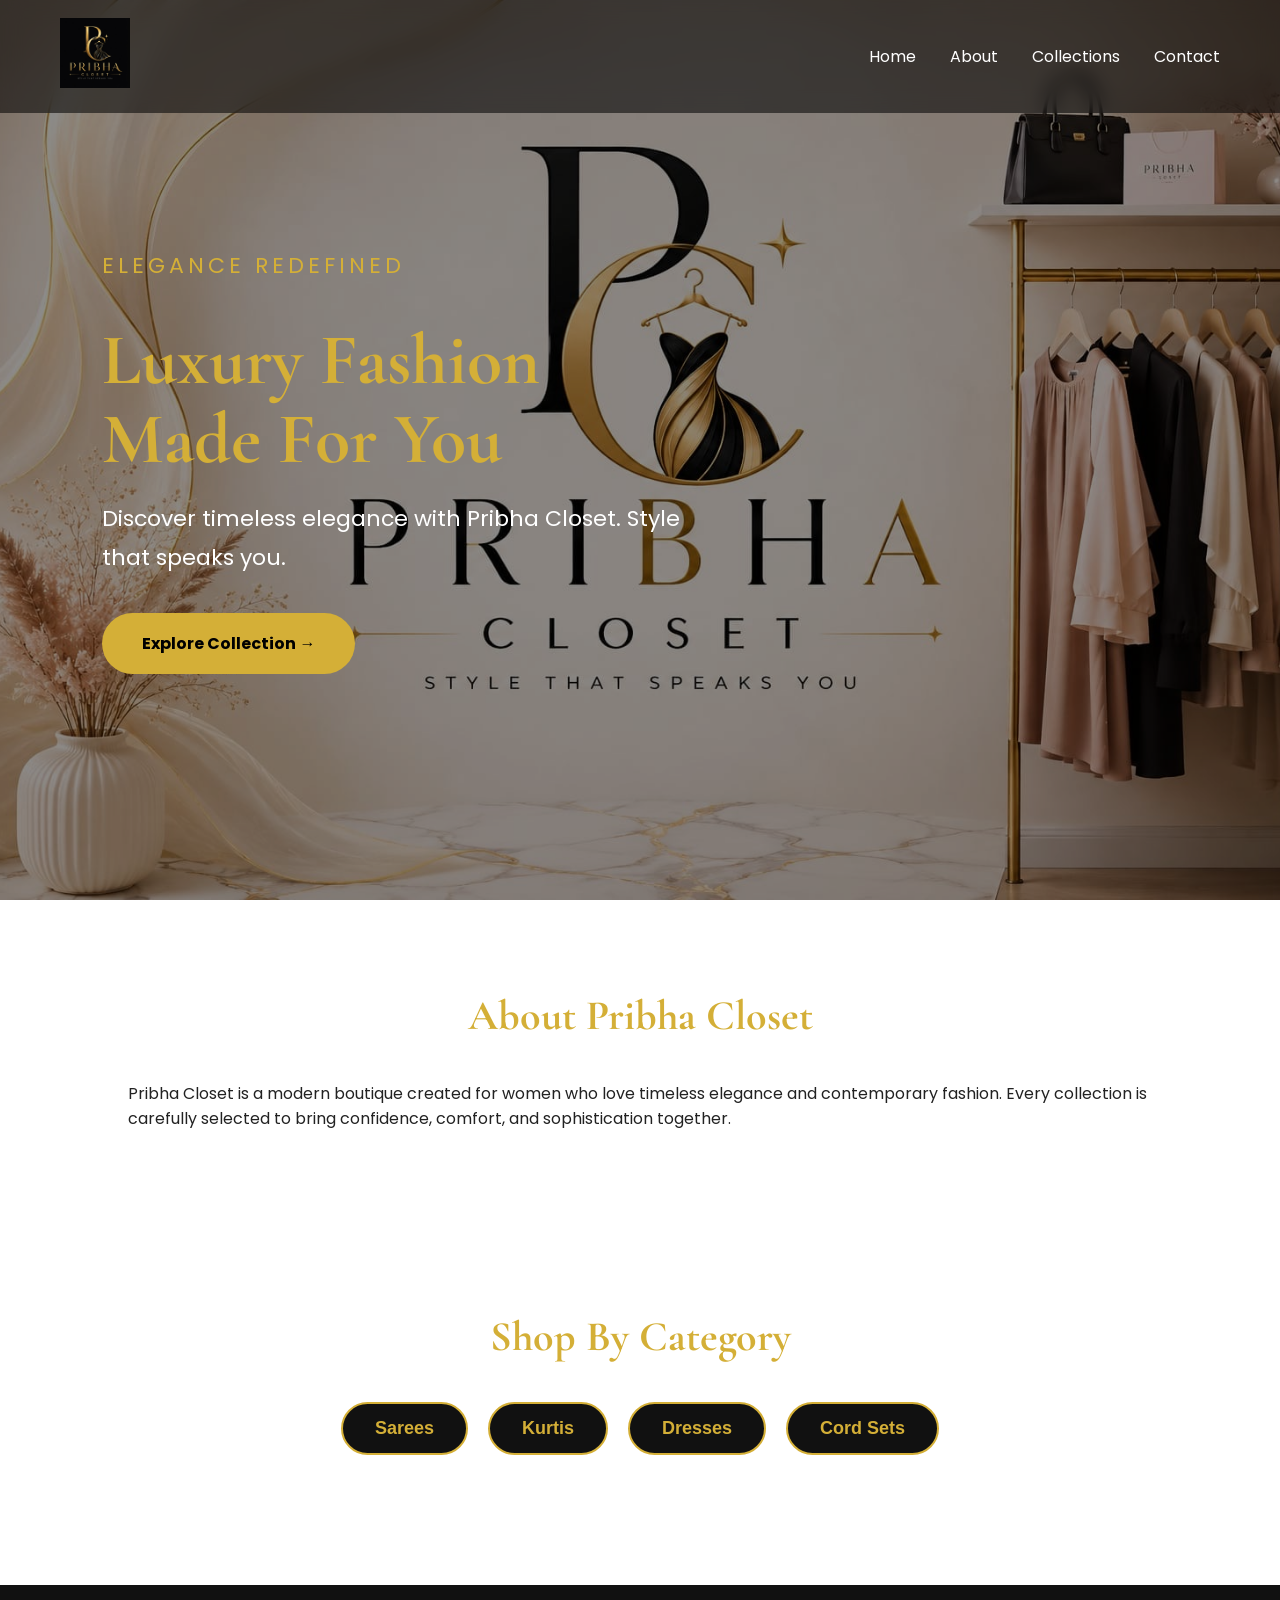
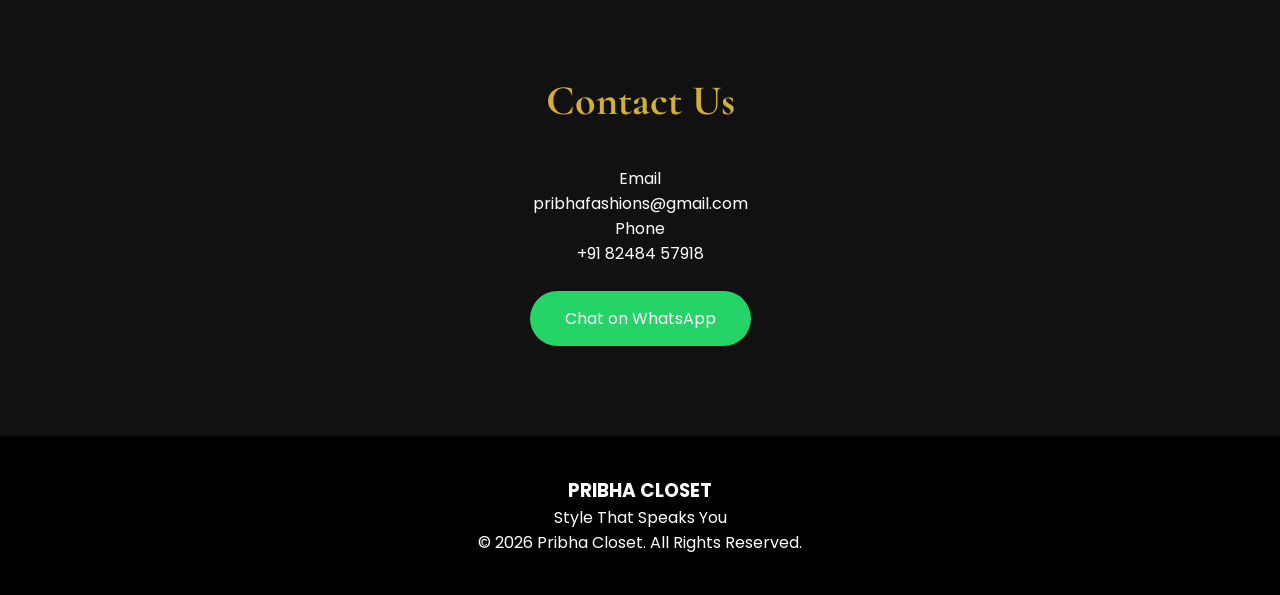
==== commit 93b0fbbf: "Update index.html" ====
--- a/index.html
+++ b/index.html
@@ -75,21 +75,13 @@
 
 <div class="categories">
 
-<a href="sarees.html" class="category-card">
-    <h3>Sarees</h3>
-</a>
+<a href="sarees.html" class="category-card">Sarees</a>
 
-<a href="kurtis.html" class="category-card">
-    <h3>Kurtis</h3>
-</a>
+<a href="kurtis.html" class="category-card">Kurtis</a>
 
-<a href="dresses.html" class="category-card">
-    <h3>Dresses</h3>
-</a>
+<a href="dresses.html" class="category-card">Dresses</a>
 
-<a href="cordsets.html" class="category-card">
-    <h3>Cord Sets</h3>
-</a>
+<a href="cordsets.html" class="category-card">Cord Sets</a>
 
 </div>
 
--- a/style.css
+++ b/style.css
@@ -345,30 +345,27 @@
     padding:12px 25px;
     font-size:15px;
 }
-.category-grid{
-    display:grid;
-    grid-template-columns:repeat(auto-fit,minmax(250px,1fr));
-    gap:30px;
-    margin-top:40px;
-}
-
-.category-card{
+.categories{
     display:flex;
     justify-content:center;
-    align-items:center;
-    height:180px;
-    background:#0f2d52;
-    border-radius:20px;
-    text-decoration:none;
-    transition:.3s;
+    flex-wrap:wrap;
+    gap:20px;
+    margin:40px 0;
+}
+
+.category-card{
+    background:#111;
+    color:#D4AF37;
+    text-decoration:none;
+    padding:14px 32px;
+    border:2px solid #D4AF37;
+    border-radius:40px;
+    font-size:18px;
+    font-weight:600;
+    transition:0.3s;
 }
 
 .category-card:hover{
-    background:#d4af37;
-}
-
-.category-name{
-    color:white;
-    font-size:28px;
-    font-weight:bold;
-}
+    background:#D4AF37;
+    color:#111;
+}
